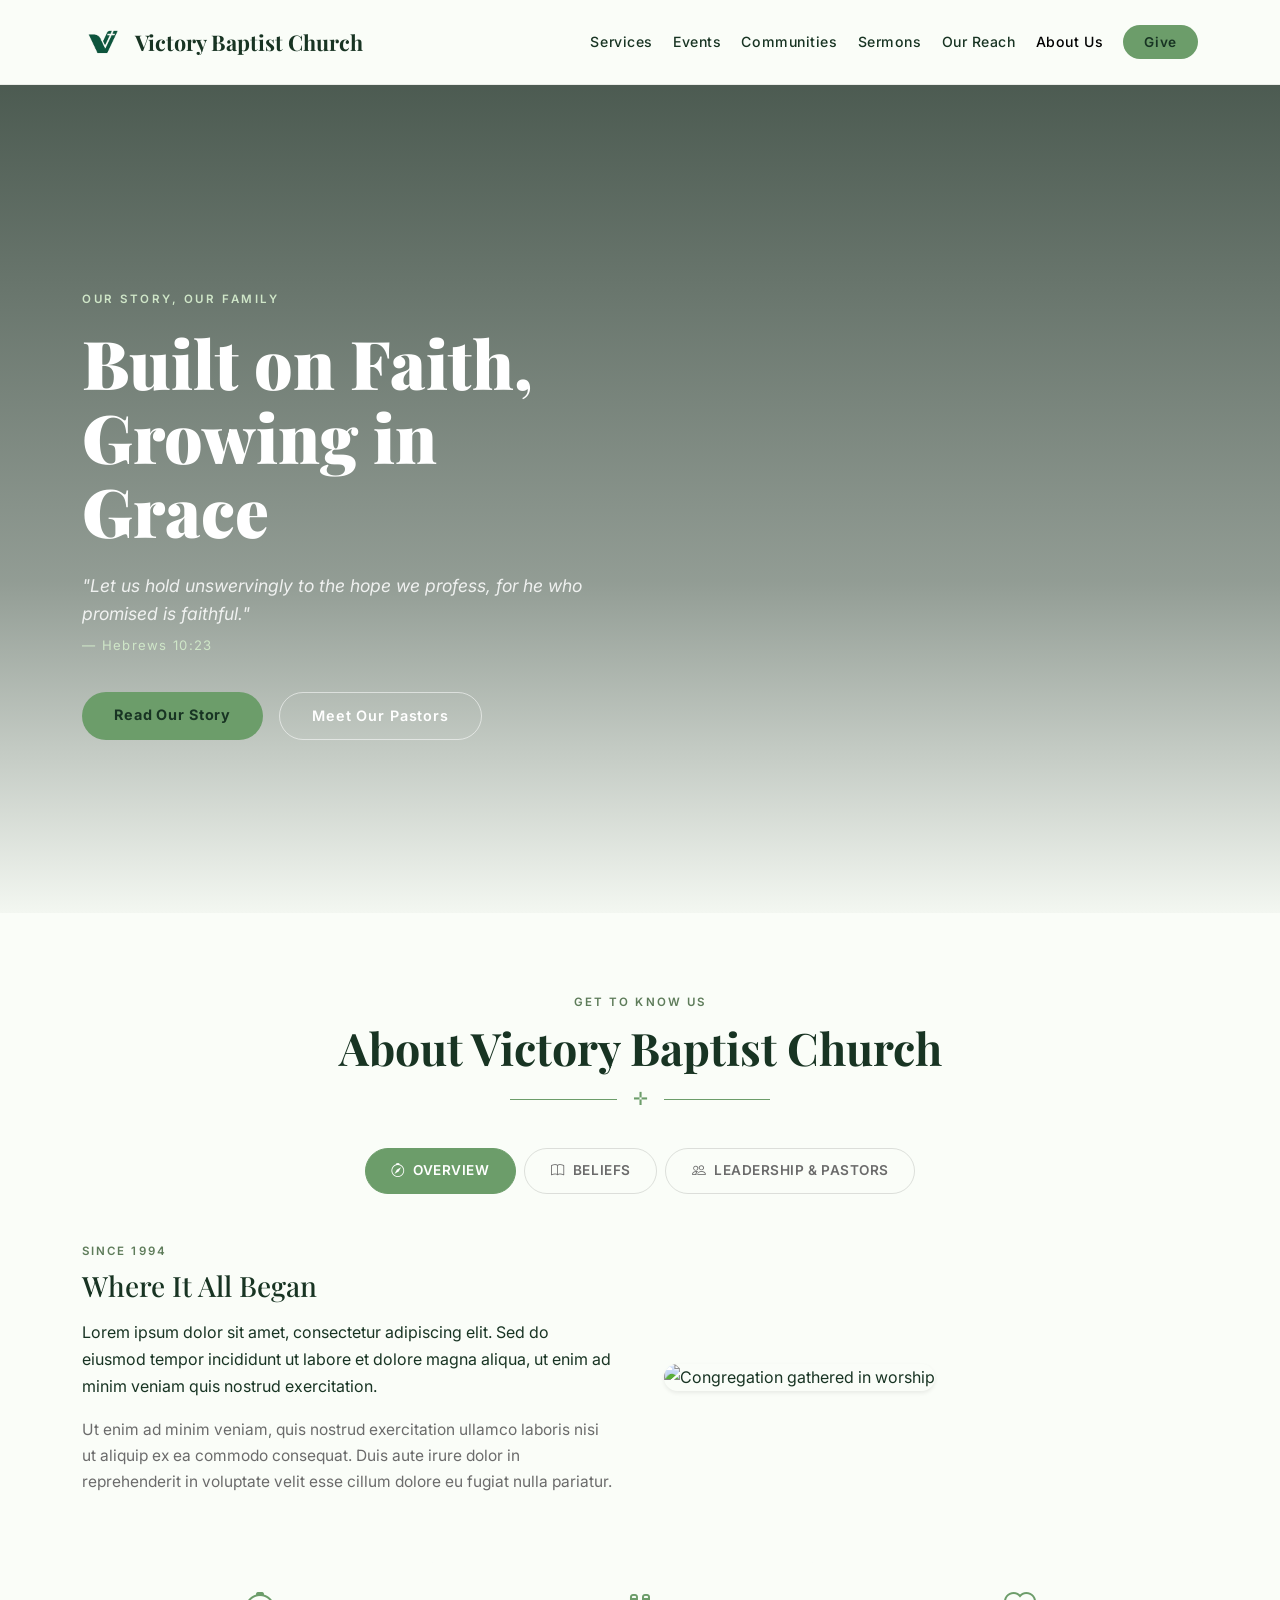
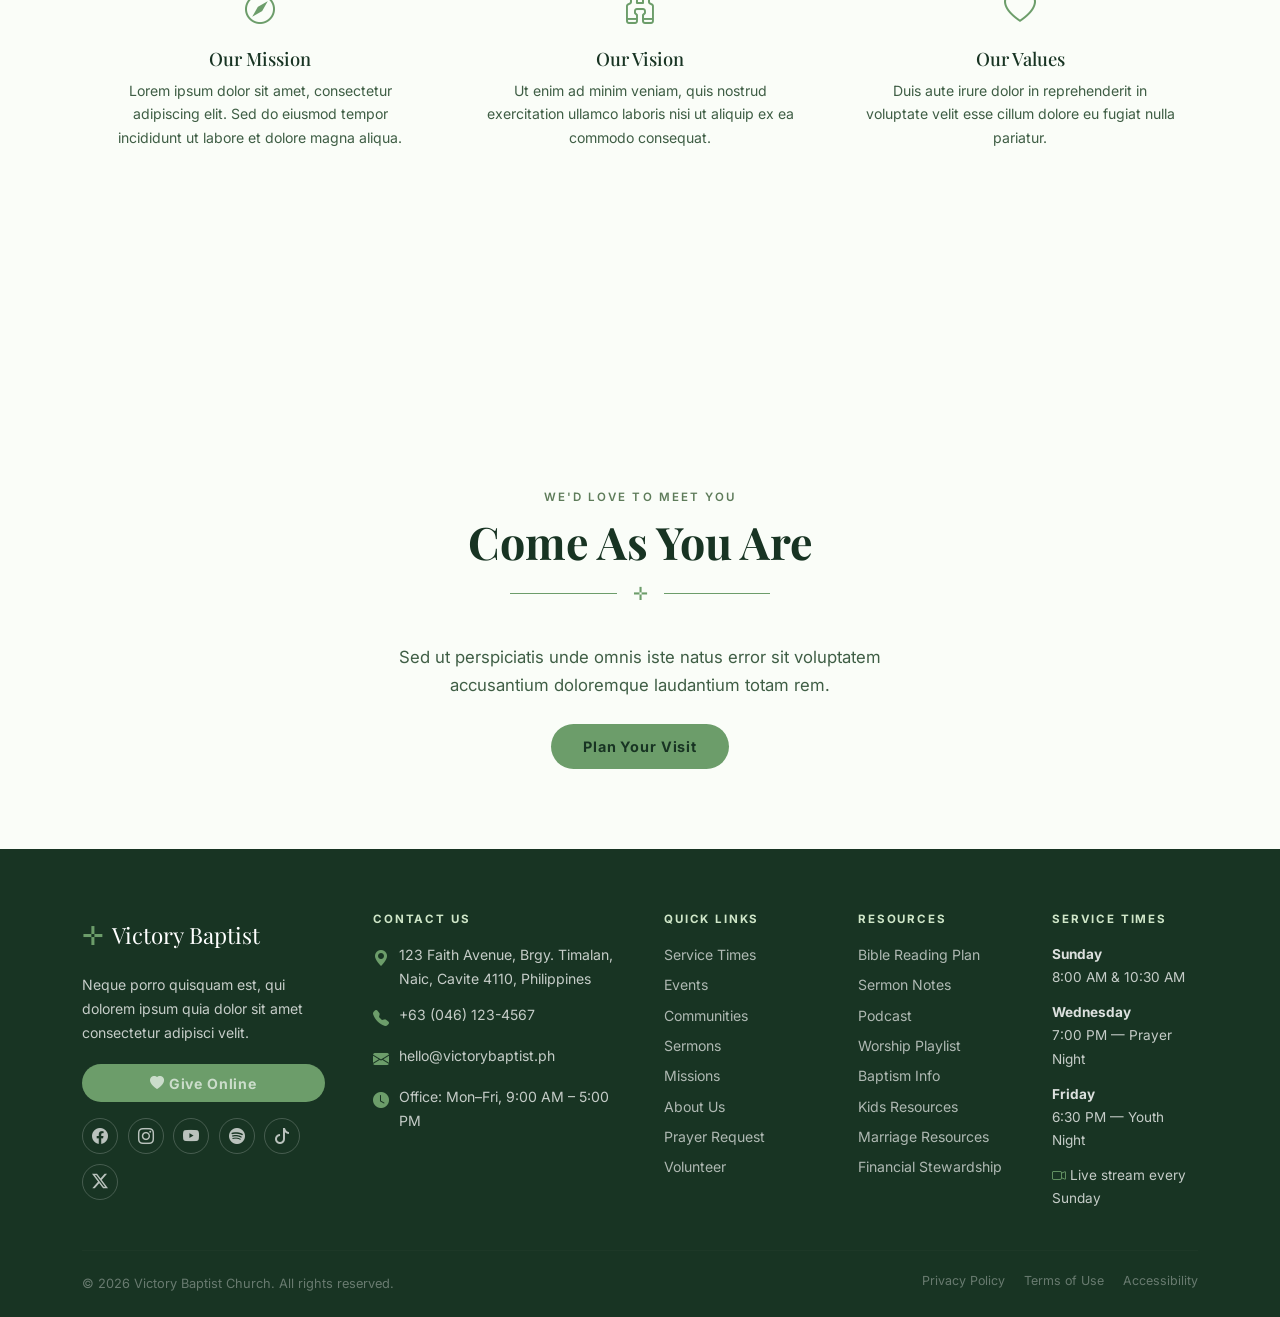
==== church/about.html @ 8015187b "awd" ====
<!DOCTYPE html>
<html lang="en">
<head>
  <meta charset="UTF-8" />
  <meta name="viewport" content="width=device-width, initial-scale=1.0"/>
  <title>About Us — Victory Baptist Church</title>
  <link rel="icon" type="image/png" href="src/logo.png" />

  <!-- Bootstrap 5 -->
  <link href="https://cdn.jsdelivr.net/npm/bootstrap@5.3.3/dist/css/bootstrap.min.css" rel="stylesheet"/>
  <!-- Bootstrap Icons -->
  <link href="https://cdn.jsdelivr.net/npm/bootstrap-icons@1.11.3/font/bootstrap-icons.min.css" rel="stylesheet"/>
  <!-- Google Fonts -->
  <link href="https://fonts.googleapis.com/css2?family=Playfair+Display:wght@400;600;700;900&family=Inter:wght@300;400;500;600&display=swap" rel="stylesheet"/>
  <link rel="stylesheet" href="style.css"/>

  <style>
    /* Scoped styles for the About page tab switcher — matches the site's gold/serif language */
    .about-tabs-nav {
      display: flex;
      justify-content: center;
      gap: 0.5rem;
      flex-wrap: wrap;
      margin: 0 auto 3rem;
    }
    .about-tab-btn {
      font-family: 'Inter', sans-serif;
      font-size: 0.85rem;
      font-weight: 600;
      letter-spacing: 0.04em;
      text-transform: uppercase;
      color: #6b6b6b;
      background: transparent;
      border: 1px solid rgba(0,0,0,0.12);
      border-radius: 999px;
      padding: 0.65rem 1.6rem;
      cursor: pointer;
      transition: all 0.25s ease;
    }
    .about-tab-btn:hover {
      border-color: var(--gold, #b8933d);
      color: var(--gold, #b8933d);
    }
    .about-tab-btn.active {
      background: var(--gold, #b8933d);
      border-color: var(--gold, #b8933d);
      color: #fff;
    }
    .about-tab-pane { display: none; }
    .about-tab-pane.active {
      display: block;
      animation: aboutFadeIn 0.35s ease;
    }
    @keyframes aboutFadeIn {
      from { opacity: 0; transform: translateY(8px); }
      to { opacity: 1; transform: translateY(0); }
    }
    @media (prefers-reduced-motion: reduce) {
      .about-tab-pane.active { animation: none; }
    }
    .belief-list {
      list-style: none;
      padding: 0;
      margin: 0;
    }
    .belief-list li {
      display: flex;
      gap: 0.85rem;
      padding: 1.1rem 0;
      border-bottom: 1px solid rgba(255,255,255,0.12);
    }
    .belief-list li:last-child { border-bottom: none; }
    .belief-list i {
      color: var(--gold-light, #d9b96a);
      font-size: 1.1rem;
      margin-top: 0.2rem;
      flex-shrink: 0;
    }
  </style>
</head>

<body>

<!-- NAVBAR -->
<nav class="navbar navbar-expand-lg navbar-church" id="mainNav">
  <div class="container">
    <a class="navbar-brand" href="index.html">
      <img src="src/logo.png" alt="Victory Baptist Church Logo" class="navbar-logo" />
      <span class="navbar-brand-text">Victory Baptist Church</span>
    </a>
    <button class="navbar-toggler border-0" type="button" data-bs-toggle="collapse" data-bs-target="#navContent" aria-label="Toggle navigation">
      <span class="navbar-toggler-icon"></span>
    </button>
    <div class="collapse navbar-collapse" id="navContent">
      <ul class="navbar-nav ms-auto align-items-lg-center gap-lg-1 mb-3 mb-lg-0">
        <li class="nav-item"><a class="nav-link" href="index.html#services">Services</a></li>
        <li class="nav-item"><a class="nav-link" href="index.html#events">Events</a></li>
        <li class="nav-item"><a class="nav-link" href="index.html#communities">Communities</a></li>
        <li class="nav-item"><a class="nav-link" href="index.html#sermons">Sermons</a></li>
        <li class="nav-item"><a class="nav-link" href="index.html#reach">Our Reach</a></li>
        <li class="nav-item"><a class="nav-link active" href="about.html">About Us</a></li>
        <li class="nav-item ms-lg-2">
          <a href="index.html#giving" class="btn btn-give">Give</a>
        </li>
      </ul>
    </div>
  </div>
</nav>


<!-- HERO -->
<section class="hero-section" id="home">
  <div class="container">
    <div class="col-lg-8">
      <p class="hero-eyebrow">Our Story, Our Family</p>
      <h1>Built on Faith,<br/>Growing in<br/>Grace</h1>
      <p class="hero-verse">"Let us hold unswervingly to the hope we profess, for he who promised is faithful."</p>
      <p class="hero-ref">— Hebrews 10:23</p>
      <div class="d-flex flex-wrap gap-3">
        <a href="#" class="btn-hero-primary btn about-tab-link" data-tab="overview">Read Our Story</a>
        <a href="#" class="btn-hero-outline btn about-tab-link" data-tab="leadership">Meet Our Pastors</a>
      </div>
    </div>
  </div>
</section>


<!-- ABOUT TABS -->
<section class="services-section" id="about-content">
  <div class="container">

    <div class="text-center mb-4">
      <p class="section-eyebrow">Get to Know Us</p>
      <h2 class="section-title">About Victory Baptist Church</h2>
      <div class="cross-divider"><span class="cross-icon">&#10011;</span></div>
    </div>

    <!-- Tab buttons -->
    <div class="about-tabs-nav" role="tablist" aria-label="About page sections">
      <button type="button" class="about-tab-btn active" data-tab="overview" role="tab" aria-selected="true" aria-controls="tab-overview">
        <i class="bi bi-compass me-1"></i> Overview
      </button>
      <button type="button" class="about-tab-btn" data-tab="beliefs" role="tab" aria-selected="false" aria-controls="tab-beliefs">
        <i class="bi bi-book me-1"></i> Beliefs
      </button>
      <button type="button" class="about-tab-btn" data-tab="leadership" role="tab" aria-selected="false" aria-controls="tab-leadership">
        <i class="bi bi-people me-1"></i> Leadership &amp; Pastors
      </button>
    </div>

    <!-- OVERVIEW PANE -->
    <div class="about-tab-pane active" id="tab-overview" role="tabpanel">

      <div class="row g-5 align-items-center mb-5">
        <div class="col-lg-6">
          <p class="section-eyebrow">Since 1994</p>
          <h3 class="mb-3" style="font-family:'Playfair Display', serif;">Where It All Began</h3>
          <p class="mb-3">Lorem ipsum dolor sit amet, consectetur adipiscing elit. Sed do eiusmod tempor incididunt ut labore et dolore magna aliqua, ut enim ad minim veniam quis nostrud exercitation.</p>
          <p style="color:#6b6b6b; font-size:0.97rem;">Ut enim ad minim veniam, quis nostrud exercitation ullamco laboris nisi ut aliquip ex ea commodo consequat. Duis aute irure dolor in reprehenderit in voluptate velit esse cillum dolore eu fugiat nulla pariatur.</p>
        </div>
        <div class="col-lg-6">
          <img src="https://images.unsplash.com/photo-1438032005730-c779502df39b?w=700&q=75" alt="Congregation gathered in worship" class="img-fluid rounded-4 shadow-sm"/>
        </div>
      </div>

      <div class="row g-4 mb-5">
        <div class="col-md-4">
          <div class="card service-card h-100">
            <div class="card-body text-center">
              <i class="bi bi-compass" style="font-size:2rem; color:var(--gold); margin-bottom:0.75rem; display:inline-block;"></i>
              <h5>Our Mission</h5>
              <p>Lorem ipsum dolor sit amet, consectetur adipiscing elit. Sed do eiusmod tempor incididunt ut labore et dolore magna aliqua.</p>
            </div>
          </div>
        </div>
        <div class="col-md-4">
          <div class="card service-card h-100">
            <div class="card-body text-center">
              <i class="bi bi-binoculars" style="font-size:2rem; color:var(--gold); margin-bottom:0.75rem; display:inline-block;"></i>
              <h5>Our Vision</h5>
              <p>Ut enim ad minim veniam, quis nostrud exercitation ullamco laboris nisi ut aliquip ex ea commodo consequat.</p>
            </div>
          </div>
        </div>
        <div class="col-md-4">
          <div class="card service-card h-100">
            <div class="card-body text-center">
              <i class="bi bi-heart" style="font-size:2rem; color:var(--gold); margin-bottom:0.75rem; display:inline-block;"></i>
              <h5>Our Values</h5>
              <p>Duis aute irure dolor in reprehenderit in voluptate velit esse cillum dolore eu fugiat nulla pariatur.</p>
            </div>
          </div>
        </div>
      </div>    

    </div>

    <!-- BELIEFS PANE -->
    <div class="about-tab-pane" id="tab-beliefs" role="tabpanel">

      <div class="about-banner rounded-4 overflow-hidden mb-4" style="padding:3rem 2.5rem;">
        <p class="section-eyebrow" style="color:var(--gold-light);">What We Believe</p>
        <h3 style="color:#fff; font-family:'Playfair Display', serif;">One Faith, One Foundation</h3>
        <p class="banner-verse">"For no one can lay any foundation other than the one already laid, which is Jesus Christ."</p>
        <p class="banner-ref">— 1 Corinthians 3:11</p>

        <ul class="belief-list mt-4" style="max-width:640px;">
          <li>
            <i class="bi bi-book-half"></i>
            <div>
              <strong style="color:#fff;">The Scriptures</strong>
              <p style="color:rgba(255,255,255,0.75); margin:0.25rem 0 0; font-size:0.93rem;">Lorem ipsum dolor sit amet, consectetur adipiscing elit, sed do eiusmod tempor incididunt.</p>
            </div>
          </li>
          <li>
            <i class="bi bi-brightness-high"></i>
            <div>
              <strong style="color:#fff;">The Trinity</strong>
              <p style="color:rgba(255,255,255,0.75); margin:0.25rem 0 0; font-size:0.93rem;">Ut enim ad minim veniam, quis nostrud exercitation ullamco laboris nisi ut aliquip.</p>
            </div>
          </li>
          <li>
            <i class="bi bi-droplet"></i>
            <div>
              <strong style="color:#fff;">Salvation &amp; Baptism</strong>
              <p style="color:rgba(255,255,255,0.75); margin:0.25rem 0 0; font-size:0.93rem;">Duis aute irure dolor in reprehenderit in voluptate velit esse cillum dolore eu fugiat.</p>
            </div>
          </li>
          <li>
            <i class="bi bi-people-fill"></i>
            <div>
              <strong style="color:#fff;">The Church</strong>
              <p style="color:rgba(255,255,255,0.75); margin:0.25rem 0 0; font-size:0.93rem;">Excepteur sint occaecat cupidatat non proident, sunt in culpa qui officia deserunt mollit.</p>
            </div>
          </li>
        </ul>

        <a href="#" class="btn-about btn mt-4">Read Our Full Statement of Faith</a>
      </div>

    </div>

    <!-- LEADERSHIP PANE -->
    <div class="about-tab-pane" id="tab-leadership" role="tabpanel">

      <p class="section-lead text-center mb-5">Nam libero tempore cum soluta nobis eligendi optio cumque nihil impedit quo minus id quod maxime placeat facere possimus.</p>

      <div class="row g-4 justify-content-center">
        <div class="col-6 col-md-4 col-lg-3">
          <div class="card community-card">
            <img src="https://images.unsplash.com/photo-1633332755192-727a05c4013d?w=500&q=75" alt="Pastor David Cruz"/>
            <div class="card-body">
              <span class="badge-community">Senior Pastor</span>
              <h6>Pastor David Cruz</h6>
              <p>Shepherding the church family for over 15 years with a heart for the Word and for people.</p>
            </div>
          </div>
        </div>
        <div class="col-6 col-md-4 col-lg-3">
          <div class="card community-card">
            <img src="https://images.unsplash.com/photo-1580489944761-15a19d654956?w=500&q=75" alt="Pastor Sarah Mendoza"/>
            <div class="card-body">
              <span class="badge-community">Associate Pastor</span>
              <h6>Pastor Sarah Mendoza</h6>
              <p>Leading discipleship and care ministries, walking alongside families through every season.</p>
            </div>
          </div>
        </div>
        <div class="col-6 col-md-4 col-lg-3">
          <div class="card community-card">
            <img src="https://images.unsplash.com/photo-1519085360753-af0119f7cbe7?w=500&q=75" alt="Pastor Jun Reyes"/>
            <div class="card-body">
              <span class="badge-community">Youth Pastor</span>
              <h6>Pastor Jun Reyes</h6>
              <p>Investing in the next generation through mentorship, worship, and weekly youth gatherings.</p>
            </div>
          </div>
        </div>
        <div class="col-6 col-md-4 col-lg-3">
          <div class="card community-card">
            <img src="https://images.unsplash.com/photo-1573497019940-1c28c88b4f3e?w=500&q=75" alt="Elder Maria Santos"/>
            <div class="card-body">
              <span class="badge-community">Board of Elders</span>
              <h6>Maria Santos</h6>
              <p>Serving in church governance and prayer ministry since the church's earliest years.</p>
            </div>
          </div>
        </div>
      </div>

    </div>

  </div>
</section>


<!-- CTA -->
<section class="engage-section" id="visit">
  <div class="container">
    <div class="text-center">
      <p class="section-eyebrow">We'd Love to Meet You</p>
      <h2 class="section-title">Come As You Are</h2>
      <div class="cross-divider"><span class="cross-icon">&#10011;</span></div>
      <p class="section-lead mb-4">Sed ut perspiciatis unde omnis iste natus error sit voluptatem accusantium doloremque laudantium totam rem.</p>
      <a href="index.html#services" class="btn-hero-primary btn">Plan Your Visit</a>
    </div>
  </div>
</section>


<!-- FOOTER -->
<footer class="site-footer" id="giving">
  <div class="container">
    <div class="row g-5">

      <!-- Brand & Social -->
      <div class="col-lg-3 col-md-6">
        <div class="footer-brand">
          <span class="brand-cross">&#10011;</span>
          Victory Baptist
        </div>
        <p style="font-size:0.88rem; margin-bottom:1.2rem;">Neque porro quisquam est, qui dolorem ipsum quia dolor sit amet consectetur adipisci velit.</p>
        <a href="#" class="btn-giving btn mb-3">
          <i class="bi bi-heart-fill"></i> Give Online
        </a>
        <div class="social-links">
          <a href="#" title="Facebook"><i class="bi bi-facebook"></i></a>
          <a href="#" title="Instagram"><i class="bi bi-instagram"></i></a>
          <a href="#" title="YouTube"><i class="bi bi-youtube"></i></a>
          <a href="#" title="Spotify"><i class="bi bi-spotify"></i></a>
          <a href="#" title="TikTok"><i class="bi bi-tiktok"></i></a>
          <a href="#" title="X / Twitter"><i class="bi bi-twitter-x"></i></a>
        </div>
      </div>

      <!-- Contact -->
      <div class="col-lg-3 col-md-6">
        <h6>Contact Us</h6>
        <div class="footer-contact-item">
          <i class="bi bi-geo-alt-fill"></i>
          <span>123 Faith Avenue, Brgy. Timalan,<br/>Naic, Cavite 4110, Philippines</span>
        </div>
        <div class="footer-contact-item">
          <i class="bi bi-telephone-fill"></i>
          <span>+63 (046) 123-4567</span>
        </div>
        <div class="footer-contact-item">
          <i class="bi bi-envelope-fill"></i>
          <span>hello@victorybaptist.ph</span>
        </div>
        <div class="footer-contact-item">
          <i class="bi bi-clock-fill"></i>
          <span>Office: Mon–Fri, 9:00 AM – 5:00 PM</span>
        </div>
      </div>

      <!-- Quick Links -->
      <div class="col-lg-2 col-md-6">
        <h6>Quick Links</h6>
        <a href="index.html#services">Service Times</a>
        <a href="index.html#events">Events</a>
        <a href="index.html#communities">Communities</a>
        <a href="index.html#sermons">Sermons</a>
        <a href="index.html#reach">Missions</a>
        <a href="about.html">About Us</a>
        <a href="#">Prayer Request</a>
        <a href="#">Volunteer</a>
      </div>

      <!-- Resources -->
      <div class="col-lg-2 col-md-6">
        <h6>Resources</h6>
        <a href="#">Bible Reading Plan</a>
        <a href="#">Sermon Notes</a>
        <a href="#">Podcast</a>
        <a href="#">Worship Playlist</a>
        <a href="#">Baptism Info</a>
        <a href="#">Kids Resources</a>
        <a href="#">Marriage Resources</a>
        <a href="#">Financial Stewardship</a>
      </div>

      <!-- Service Times -->
      <div class="col-lg-2 col-md-6">
        <h6>Service Times</h6>
        <div style="font-size:0.85rem; margin-bottom:0.4rem;">
          <strong style="color:rgba(255,255,255,0.85);">Sunday</strong><br/>
          8:00 AM &amp; 10:30 AM
        </div>
        <div style="font-size:0.85rem; margin-bottom:0.4rem; margin-top:0.75rem;">
          <strong style="color:rgba(255,255,255,0.85);">Wednesday</strong><br/>
          7:00 PM — Prayer Night
        </div>
        <div style="font-size:0.85rem; margin-top:0.75rem;">
          <strong style="color:rgba(255,255,255,0.85);">Friday</strong><br/>
          6:30 PM — Youth Night
        </div>
        <div style="font-size:0.85rem; margin-top:0.75rem;">
          <i class="bi bi-camera-video" style="color:var(--gold);"></i>
          Live stream every Sunday
        </div>
      </div>

    </div>

    <hr class="footer-divider"/>
    <div class="row footer-bottom align-items-center">
      <div class="col-md-6">
        &copy; 2026 Victory Baptist Church. All rights reserved.
      </div>
      <div class="col-md-6 text-md-end" style="display:flex; gap:1.2rem; justify-content: flex-end; flex-wrap:wrap;">
        <a href="#" style="font-size:0.78rem; color:rgba(255,255,255,0.35);">Privacy Policy</a>
        <a href="#" style="font-size:0.78rem; color:rgba(255,255,255,0.35);">Terms of Use</a>
        <a href="#" style="font-size:0.78rem; color:rgba(255,255,255,0.35);">Accessibility</a>
      </div>
    </div>
  </div>
</footer>

<!-- Bootstrap JS -->
<script src="https://cdn.jsdelivr.net/npm/bootstrap@5.3.3/dist/js/bootstrap.bundle.min.js"></script>

<script src="script.js"></script>

<!-- About page tab switcher -->
<script>
  (function () {
    const tabButtons = document.querySelectorAll('.about-tab-btn');
    const tabLinks = document.querySelectorAll('.about-tab-link');
    const panes = document.querySelectorAll('.about-tab-pane');

    function activateTab(tabName) {
      tabButtons.forEach(btn => {
        const isMatch = btn.getAttribute('data-tab') === tabName;
        btn.classList.toggle('active', isMatch);
        btn.setAttribute('aria-selected', isMatch ? 'true' : 'false');
      });
      panes.forEach(pane => {
        pane.classList.toggle('active', pane.id === 'tab-' + tabName);
      });
    }

    tabButtons.forEach(btn => {
      btn.addEventListener('click', () => activateTab(btn.getAttribute('data-tab')));
    });

    tabLinks.forEach(link => {
      link.addEventListener('click', (e) => {
        e.preventDefault();
        const target = link.getAttribute('data-tab');
        activateTab(target);
        document.getElementById('about-content').scrollIntoView({ behavior: 'smooth', block: 'start' });
      });
    });
  })();
</script>

</body>
</html>
---- church/style.css ----
/* TOKENS */
    :root {
      --beige:     #F3F7F1;
      --cream:     #FAFDF8;
      --brown:     #183423;
      --brown-mid: #3F5E45;
      --sage:      #5E7C5A;
      --gold:      #6C9D6A;
      --gold-light:#CFE6C8;
      --muted:     #6B7B6D;
      --card-bg:   #FCFEFB;
    }

    /* BASE STYLES */
    *, *::before, *::after { box-sizing: border-box; }

    body {
      font-family: 'Inter', sans-serif;
      background: var(--beige);
      color: var(--brown);
      font-size: 1rem;
      line-height: 1.7;
    }

    h1,h2,h3,h4,h5 {
      font-family: 'Playfair Display', serif;
      color: var(--brown);
    }

    a { color: var(--brown-mid); text-decoration: none; }
    a:hover { color: var(--gold); }

    img { object-fit: cover; }

    /* CROSS DIVIDER */
    .cross-divider {
      display: flex;
      align-items: center;
      gap: 1rem;
      margin: 0 auto 2.5rem;
      max-width: 260px;
    }
    .cross-divider::before,
    .cross-divider::after {
      content: '';
      flex: 1;
      height: 1px;
      background: var(--gold);
    }
    .cross-divider .cross-icon {
      font-size: 1.1rem;
      color: var(--gold);
      line-height: 1;
    }

    /* SECTION HEADINGS */
    .section-eyebrow {
      font-family: 'Inter', sans-serif;
      font-size: 0.72rem;
      font-weight: 600;
      letter-spacing: 0.18em;
      text-transform: uppercase;
      color: var(--sage);
      margin-bottom: 0.5rem;
    }

    .section-title {
      font-size: clamp(1.8rem, 4vw, 2.8rem);
      font-weight: 700;
      line-height: 1.2;
      margin-bottom: 1rem;
    }

    .section-lead {
      font-size: 1.05rem;
      color: var(--brown-mid);
      max-width: 560px;
      margin: 0 auto;
    }

    /* NAVBAR */
    .navbar-church {
      background: var(--cream);
      border-bottom: 1px solid rgba(59,42,26,0.08);
      padding: 1rem 0;
      position: sticky;
      top: 0;
      z-index: 1000;
    }

    .navbar-church .navbar-brand {
      font-family: 'Playfair Display', serif;
      font-size: 1.35rem;
      font-weight: 700;
      color: var(--brown);
      display: flex;
      align-items: center;
      gap: 0.5rem;
    }

    .navbar-church .navbar-logo {
      height: 42px;
      width: auto;
      object-fit: contain;
      display: block;
      margin-right: 0.2rem;
    }

    .navbar-church .navbar-brand-text {
      display: inline-block;
    }

    .navbar-church .navbar-brand .brand-cross {
      color: var(--gold);
      font-size: 1.5rem;
    }

    .navbar-church .nav-link {
      font-size: 0.88rem;
      font-weight: 500;
      color: var(--brown);
      letter-spacing: 0.04em;
      padding: 0.5rem 0.9rem;
      transition: color 0.2s;
    }
    .navbar-church .nav-link:hover { color: var(--gold); }

    .btn-give {
      background: var(--gold);
      color: var(--brown) !important;
      font-weight: 600;
      font-size: 0.85rem;
      letter-spacing: 0.06em;
      border-radius: 50px;
      padding: 0.45rem 1.3rem;
      border: none;
      transition: background 0.2s;
    }
    .btn-give:hover { background: #5d8b5f; color: #fff !important; }

    /* HERO SECTION */
    .hero-section {
      position: relative;
      min-height: 92vh;
      background: linear-gradient(to bottom, rgba(12,31,20,0.72) 0%, rgba(12,31,20,0.42) 60%, rgba(243,247,241,1) 100%);
      display: flex;
      align-items: center;
      padding: 7rem 0 5rem;
      overflow: hidden;
    }

    .hero-section .hero-video {
      position: absolute;
      inset: 0;
      width: 100%;
      height: 100%;
      object-fit: cover;
      z-index: 0;
    }

    .hero-section .hero-overlay {
      position: absolute;
      inset: 0;
      background: linear-gradient(to bottom, rgba(12,31,20,0.72) 0%, rgba(12,31,20,0.42) 60%, rgba(243,247,241,1) 100%);
      z-index: 1;
    }

    .hero-section .hero-content {
      position: relative;
      z-index: 2;
    }

    .hero-section .hero-eyebrow {
      font-size: 0.72rem;
      font-weight: 600;
      letter-spacing: 0.22em;
      text-transform: uppercase;
      color: var(--gold-light);
      margin-bottom: 1rem;
    }

    .hero-section h1 {
      font-size: clamp(2.4rem, 6vw, 4.2rem);
      font-weight: 900;
      color: #fff;
      line-height: 1.1;
      margin-bottom: 1.5rem;
    }

    .hero-section .hero-verse {
      font-size: 1.1rem;
      color: rgba(255,255,255,0.85);
      font-style: italic;
      max-width: 520px;
      margin-bottom: 0.4rem;
      line-height: 1.6;
    }
    .hero-section .hero-ref {
      font-size: 0.82rem;
      color: var(--gold-light);
      letter-spacing: 0.1em;
      margin-bottom: 2.2rem;
    }

    .btn-hero-primary {
      background: var(--gold);
      color: var(--brown);
      font-weight: 700;
      font-size: 0.9rem;
      letter-spacing: 0.06em;
      border-radius: 50px;
      padding: 0.75rem 2rem;
      border: none;
      transition: background 0.2s, transform 0.15s;
    }
    .btn-hero-primary:hover { background: #5d8b5f; transform: translateY(-1px); color: #fff; }

    .btn-hero-outline {
      background: transparent;
      color: #fff;
      font-weight: 600;
      font-size: 0.9rem;
      letter-spacing: 0.06em;
      border-radius: 50px;
      padding: 0.75rem 2rem;
      border: 1.5px solid rgba(255,255,255,0.55);
      transition: border-color 0.2s, color 0.2s;
    }
    .btn-hero-outline:hover { border-color: var(--gold); color: var(--gold); }

    /* SERVICES SECTION */
    .services-section {
      background: var(--cream);
      padding: 5rem 0;
    }

    .service-card {
      background: var(--beige);
      border-radius: 16px;
      overflow: hidden;
      border: none;
      transition: transform 0.22s, box-shadow 0.22s;
    }
    .service-card:hover { transform: translateY(-4px); box-shadow: 0 12px 36px rgba(59,42,26,0.1); }

    .service-card img {
      height: 200px;
      width: 100%;
    }

    .service-card .card-body { padding: 1.4rem; }
    .service-card .service-time {
      font-size: 0.75rem;
      font-weight: 600;
      letter-spacing: 0.12em;
      text-transform: uppercase;
      color: var(--sage);
      margin-bottom: 0.4rem;
    }
    .service-card h5 { font-size: 1.15rem; margin-bottom: 0.5rem; }
    .service-card p { font-size: 0.88rem; color: var(--brown-mid); margin: 0; }

    /* ABOUT BANNER */
    .about-banner {
      min-height: 480px;
      background:
        linear-gradient(135deg, rgba(16,42,24,0.82) 0%, rgba(62,104,67,0.7) 100%),
        url('https://images.unsplash.com/photo-1574634534894-89d7576c8259?w=1600&q=80') center/cover no-repeat;
      display: flex;
      align-items: center;
      padding: 5rem 0;
    }
    .about-banner h2 { color: #fff; font-size: clamp(2rem,5vw,3.2rem); }
    .about-banner .banner-verse {
      font-size: 1.15rem;
      color: rgba(255,255,255,0.88);
      font-style: italic;
      max-width: 600px;
      margin: 1rem 0;
    }
    .about-banner .banner-ref { font-size: 0.82rem; color: var(--gold-light); letter-spacing: 0.1em; margin-bottom: 2rem; }
    .btn-about {
      background: transparent;
      color: #fff;
      border: 2px solid var(--gold);
      border-radius: 50px;
      padding: 0.7rem 2rem;
      font-weight: 600;
      font-size: 0.9rem;
      letter-spacing: 0.07em;
      transition: background 0.2s, color 0.2s;
    }
    .btn-about:hover { background: var(--gold); color: #fff; }

    /* EVENTS SECTION */
    .events-section { background: var(--beige); padding: 5rem 0; }

    .service-card,
    .community-card,
    .reach-card,
    .video-card,
    .sermon-card,
    .event-card {
      border: none;
      border-radius: 14px;
      overflow: hidden;
      background: var(--cream);
      transition: box-shadow 0.2s;
      height: 100%;
      position: relative;
      perspective: 1000px;
      cursor: pointer;
      min-height: 320px;
    }
    .service-card:hover,
    .community-card:hover,
    .reach-card:hover,
    .video-card:hover,
    .sermon-card:hover,
    .event-card:hover {
      box-shadow: 0 10px 32px rgba(59,42,26,0.09);
    }

    .card-flip__inner {
      position: relative;
      width: 100%;
      height: 100%;
      min-height: 320px;
      transition: transform 0.65s ease;
      transform-style: preserve-3d;
    }

    .card-flip.is-flipped .card-flip__inner {
      transform: rotateY(180deg);
    }

    .card-flip__face {
      position: absolute;
      inset: 0;
      width: 100%;
      height: 100%;
      backface-visibility: hidden;
      border-radius: inherit;
      overflow: hidden;
      background: var(--cream);
    }

    .card-flip__face--back {
      transform: rotateY(180deg);
      display: flex;
      flex-direction: column;
      justify-content: center;
      padding: 1.5rem;
      background: linear-gradient(135deg, var(--brown) 0%, var(--brown-mid) 100%);
      color: #fff;
    }

    .card-flip__face--back .event-date-badge {
      position: static;
      display: inline-block;
      width: fit-content;
      margin-bottom: 1rem;
      background: rgba(255,255,255,0.16);
      color: #fff;
    }

    .card-flip__face--back h5,
    .card-flip__face--back h6 {
      color: #fff;
      margin-bottom: 0.6rem;
    }

    .card-flip__face--back p {
      color: rgba(255,255,255,0.88);
      line-height: 1.7;
    }

    .event-card img { height: 195px; width: 100%; }

    .event-card .event-date-badge {
      position: absolute;
      top: 12px; left: 12px;
      background: var(--gold);
      color: var(--brown);
      font-weight: 700;
      font-size: 0.75rem;
      letter-spacing: 0.08em;
      padding: 0.3rem 0.75rem;
      border-radius: 50px;
    }
    .event-card .img-wrap { position: relative; }

    .event-card .card-body { padding: 1.3rem; }
    .event-card h5 { font-size: 1.05rem; margin-bottom: 0.4rem; }
    .event-card .event-meta {
      font-size: 0.78rem;
      color: var(--muted);
      display: flex;
      align-items: center;
      gap: 0.35rem;
      margin-bottom: 0.6rem;
    }
    .event-card p { font-size: 0.86rem; color: var(--brown-mid); margin: 0; }

    /* COMMUNITIES SECTION */
    .communities-section { background: var(--cream); padding: 5rem 0; }

    .community-card {
      border: none;
      border-radius: 14px;
      overflow: hidden;
      background: var(--beige);
      transition: transform 0.22s, box-shadow 0.22s;
      height: 100%;
    }
    .community-card:hover { transform: translateY(-4px); box-shadow: 0 10px 32px rgba(59,42,26,0.1); }

    .community-card img { height: 170px; width: 100%; }

    .community-card .card-body {
      padding: 1.1rem 1.2rem 1.3rem;
      display: flex;
      flex-direction: column;
    }

    .badge-community {
      display: inline-block;
      background: var(--sage);
      color: #fff;
      font-size: 0.7rem;
      font-weight: 600;
      letter-spacing: 0.1em;
      text-transform: uppercase;
      padding: 0.25rem 0.7rem;
      border-radius: 50px;
      margin-bottom: 0.5rem;
    }

    .community-card h6 { font-size: 1rem; font-weight: 700; margin-bottom: 0.35rem; }
    .community-card p { font-size: 0.83rem; color: var(--brown-mid); margin: 0; line-height: 1.5; }

    /* REACH SECTION */
    .reach-section { background: var(--beige); padding: 5rem 0; }

    .reach-card {
      border: none;
      border-radius: 14px;
      overflow: hidden;
      background: var(--cream);
      transition: transform 0.2s, box-shadow 0.2s;
      height: 100%;
    }
    .reach-card:hover { transform: translateY(-4px); box-shadow: 0 10px 28px rgba(59,42,26,0.09); }
    .reach-card img { height: 200px; width: 100%; }
    .reach-card .card-body { padding: 1.3rem; }
    .reach-card .reach-flag { font-size: 1.5rem; margin-bottom: 0.4rem; }
    .reach-card h5 { font-size: 1.05rem; margin-bottom: 0.3rem; }
    .reach-card p { font-size: 0.85rem; color: var(--brown-mid); margin: 0; }

    .stat-block { text-align: center; padding: 1.5rem; }
    .stat-block .stat-number {
      font-family: 'Playfair Display', serif;
      font-size: 3rem;
      font-weight: 900;
      color: var(--gold);
      line-height: 1;
    }
    .stat-block .stat-label { font-size: 0.82rem; color: var(--muted); letter-spacing: 0.1em; text-transform: uppercase; }

    /* ENGAGE SECTION */
    .engage-section { background: var(--cream); padding: 5rem 0; }

    .video-card {
      border: none;
      border-radius: 14px;
      overflow: hidden;
      background: var(--beige);
      transition: transform 0.2s, box-shadow 0.2s;
      height: 100%;
    }
    .video-card:hover { transform: translateY(-3px); box-shadow: 0 8px 28px rgba(59,42,26,0.1); }

    .video-thumb {
      position: relative;
      height: 185px;
      overflow: hidden;
    }
    .video-thumb img { width: 100%; height: 100%; }
    .video-play-btn {
      position: absolute;
      top: 50%; left: 50%;
      transform: translate(-50%,-50%);
      width: 50px; height: 50px;
      background: rgba(201,168,76,0.9);
      border-radius: 50%;
      display: flex; align-items: center; justify-content: center;
      color: var(--brown);
      font-size: 1.3rem;
      transition: background 0.2s, transform 0.2s;
    }
    .video-card:hover .video-play-btn { background: var(--gold); transform: translate(-50%,-50%) scale(1.08); }

    .video-card .card-body { padding: 1.1rem 1.2rem; }
    .video-card .video-views { font-size: 0.75rem; color: var(--muted); margin-bottom: 0.3rem; }
    .video-card h6 { font-size: 0.97rem; font-weight: 600; margin-bottom: 0.3rem; }
    .video-card .video-date { font-size: 0.78rem; color: var(--sage); }

    .btn-yt {
      background: #FF0000;
      color: #fff;
      border: none;
      border-radius: 50px;
      padding: 0.55rem 1.4rem;
      font-weight: 600;
      font-size: 0.85rem;
      display: inline-flex;
      align-items: center;
      gap: 0.4rem;
      transition: background 0.2s;
    }
    .btn-yt:hover { background: #cc0000; color: #fff; }

    /* SERMONS SECTION */
    .sermons-section { background: var(--beige); padding: 5rem 0; }

    .sermon-card {
      border: none;
      border-radius: 14px;
      overflow: hidden;
      background: var(--cream);
      transition: transform 0.2s, box-shadow 0.2s;
      height: 100%;
    }
    .sermon-card:hover { transform: translateY(-4px); box-shadow: 0 10px 32px rgba(59,42,26,0.09); }
    .sermon-card img { height: 175px; width: 100%; }
    .sermon-card .card-body { padding: 1.2rem; }
    .sermon-card .sermon-series {
      font-size: 0.72rem; font-weight: 600;
      letter-spacing: 0.12em; text-transform: uppercase;
      color: var(--sage); margin-bottom: 0.3rem;
    }
    .sermon-card h6 { font-size: 1rem; font-weight: 700; margin-bottom: 0.25rem; }
    .sermon-card .sermon-speaker { font-size: 0.82rem; color: var(--muted); margin-bottom: 0.5rem; }
    .sermon-card .sermon-actions { display: flex; gap: 0.5rem; flex-wrap: wrap; }

    .btn-sermon {
      font-size: 0.78rem;
      font-weight: 600;
      border-radius: 50px;
      padding: 0.3rem 0.9rem;
      border: 1.5px solid var(--brown-mid);
      color: var(--brown-mid);
      background: transparent;
      display: inline-flex; align-items: center; gap: 0.3rem;
      transition: background 0.18s, color 0.18s;
    }
    .btn-sermon:hover { background: var(--brown-mid); color: #fff; }

    /* FOOTER */
    .site-footer {
      background: var(--brown);
      color: rgba(255,255,255,0.75);
      padding: 4rem 0 0;
    }

    .site-footer .footer-brand {
      font-family: 'Playfair Display', serif;
      font-size: 1.4rem;
      color: #fff;
      display: flex; align-items: center; gap: 0.5rem;
      margin-bottom: 1rem;
    }
    .site-footer .footer-brand .brand-cross { color: var(--gold); font-size: 1.6rem; }

    .site-footer h6 {
      color: var(--gold-light);
      font-family: 'Inter', sans-serif;
      font-size: 0.72rem;
      font-weight: 700;
      letter-spacing: 0.16em;
      text-transform: uppercase;
      margin-bottom: 1rem;
    }

    .site-footer a { color: rgba(255,255,255,0.65); font-size: 0.88rem; display: block; margin-bottom: 0.4rem; transition: color 0.18s; }
    .site-footer a:hover { color: var(--gold); }

    .site-footer .footer-contact-item {
      display: flex; align-items: flex-start; gap: 0.65rem;
      font-size: 0.88rem; margin-bottom: 0.75rem;
    }
    .site-footer .footer-contact-item i { color: var(--gold); font-size: 1rem; margin-top: 2px; flex-shrink: 0; }

    .social-links { display: flex; gap: 0.6rem; flex-wrap: wrap; margin-top: 0.75rem; }
    .social-links a {
      width: 36px; height: 36px;
      border-radius: 50%;
      border: 1.5px solid rgba(255,255,255,0.2);
      color: rgba(255,255,255,0.7) !important;
      font-size: 1rem;
      display: flex; align-items: center; justify-content: center;
      transition: border-color 0.2s, color 0.2s, background 0.2s;
      margin-bottom: 0;
    }
    .social-links a:hover { border-color: var(--gold); color: var(--gold) !important; background: rgba(201,168,76,0.1); }

    .footer-divider {
      border-color: rgba(255,255,255,0.08);
      margin: 2.5rem 0 0;
    }

    .footer-bottom {
      padding: 1.2rem 0;
      font-size: 0.8rem;
      color: rgba(255,255,255,0.35);
    }

    .btn-giving {
      background: var(--gold);
      color: var(--brown);
      font-weight: 700;
      font-size: 0.85rem;
      letter-spacing: 0.06em;
      border-radius: 50px;
      padding: 0.55rem 1.5rem;
      border: none;
      display: inline-flex; align-items: center; gap: 0.4rem;
      transition: background 0.2s;
    }
    .btn-giving:hover { background: #b8922e; color: var(--brown); }

    /* UTILITY */
    section { scroll-margin-top: 70px; }

    @media (max-width: 768px) {
      .hero-section { min-height: auto; padding: 8rem 0 3rem; }
    }

      /*SCROLL ANIMATIONS*/
  .reveal {
    opacity: 0;
    transform: translateY(36px);
    transition: opacity 0.65s cubic-bezier(.22,.68,0,1.2), transform 0.65s cubic-bezier(.22,.68,0,1.2);
  }
  .reveal.reveal--left {
    transform: translateX(-40px);
  }
  .reveal.reveal--right {
    transform: translateX(40px);
  }
  .reveal.reveal--scale {
    transform: translateY(20px) scale(0.96);
  }
  .reveal.is-visible {
    opacity: 1;
    transform: none;
  }

  /* stagger delays for grid children */
  .stagger-children > * { opacity: 0; transform: translateY(32px); transition: opacity 0.55s cubic-bezier(.22,.68,0,1.2), transform 0.55s cubic-bezier(.22,.68,0,1.2); }
  .stagger-children > *.is-visible { opacity: 1; transform: none; }

  /* Section heading line draw */
  .cross-divider::before,
  .cross-divider::after {
    transform: scaleX(0);
    transform-origin: center;
    transition: transform 0.7s cubic-bezier(.22,.68,0,1.2) 0.2s;
  }
  .cross-divider.is-visible::before,
  .cross-divider.is-visible::after {
    transform: scaleX(1);
  }

  /* stat counter */
  .stat-number { transition: color 0.3s; }

  /* hero parallax layers */
  .hero-section { will-change: background-position; }

  /* about banner text slide */
  .about-banner .col-lg-7 > * {
    opacity: 0;
    transform: translateX(-30px);
    transition: opacity 0.6s ease, transform 0.6s ease;
  }
  .about-banner.is-visible .col-lg-7 > *:nth-child(1) { opacity:1; transform:none; transition-delay: 0.05s; }
  .about-banner.is-visible .col-lg-7 > *:nth-child(2) { opacity:1; transform:none; transition-delay: 0.15s; }
  .about-banner.is-visible .col-lg-7 > *:nth-child(3) { opacity:1; transform:none; transition-delay: 0.25s; }
  .about-banner.is-visible .col-lg-7 > *:nth-child(4) { opacity:1; transform:none; transition-delay: 0.32s; }
  .about-banner.is-visible .col-lg-7 > *:nth-child(5) { opacity:1; transform:none; transition-delay: 0.40s; }
  .about-banner.is-visible .col-lg-7 > *:nth-child(6) { opacity:1; transform:none; transition-delay: 0.50s; }

  /* card hover lift already defined; add a subtle enter glow */
  .service-card.is-visible,
  .event-card.is-visible,
  .community-card.is-visible,
  .reach-card.is-visible,
  .video-card.is-visible,
  .sermon-card.is-visible { box-shadow: 0 4px 18px rgba(59,42,26,0.07); }

  @media (prefers-reduced-motion: reduce) {
    .reveal, .stagger-children > *, .cross-divider::before, .cross-divider::after,
    .about-banner .col-lg-7 > * {
      transition: none !important;
      opacity: 1 !important;
      transform: none !important;
    }
  }
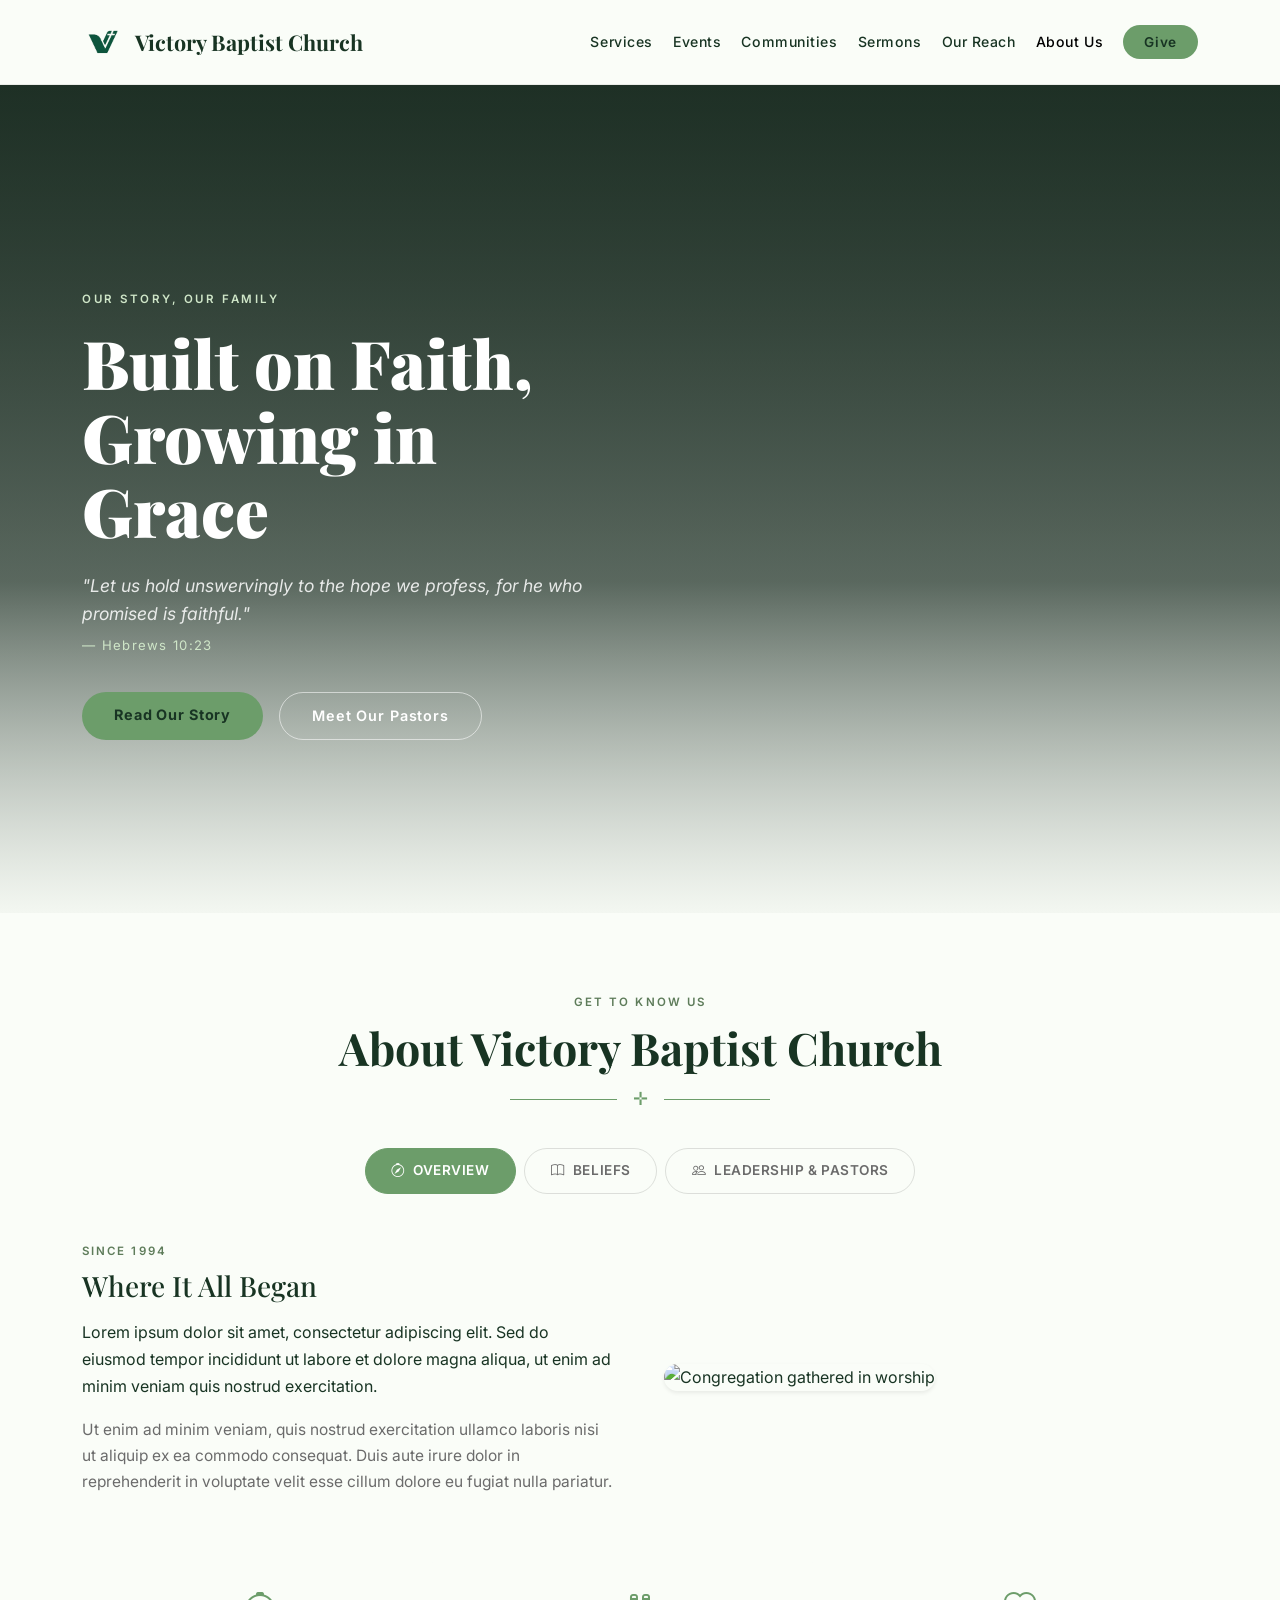
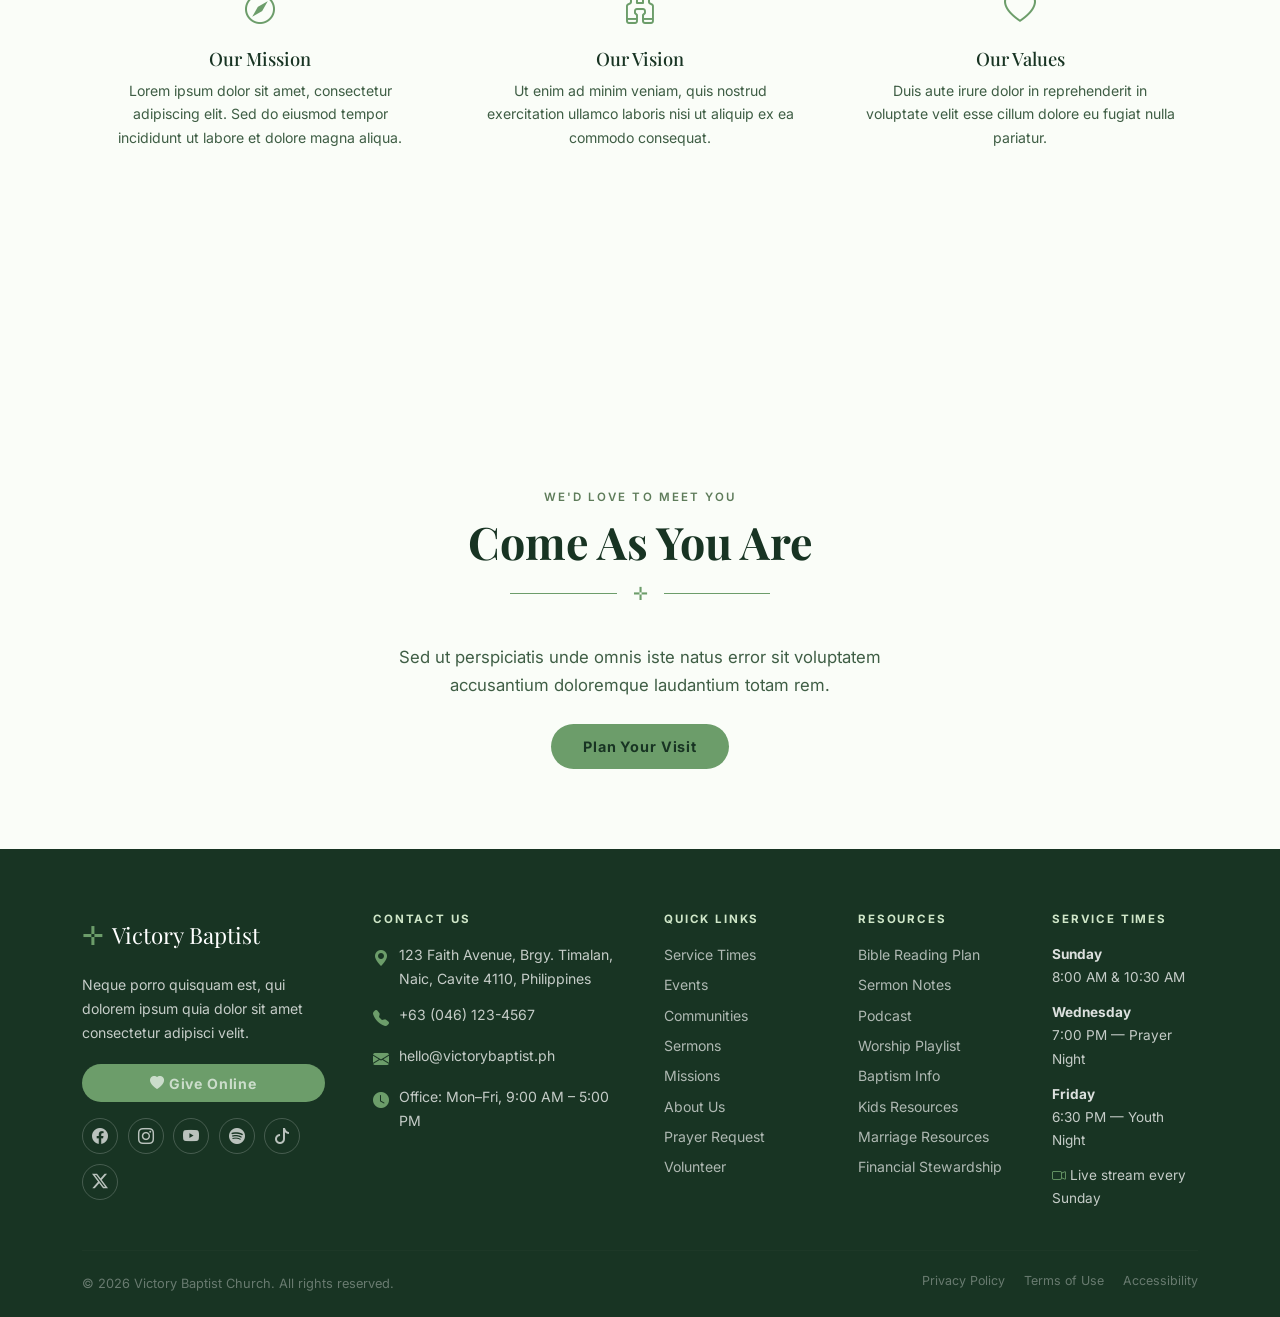
==== commit b86dda36: "adw" ====
--- a/church/about.html
+++ b/church/about.html
@@ -110,7 +110,11 @@
 
 <!-- HERO -->
 <section class="hero-section" id="home">
-  <div class="container">
+  <video class="hero-video" autoplay muted loop playsinline poster="https://images.unsplash.com/photo-1438032005730-c779502df39b?w=1600&q=80">
+    <source src="src/video.mp4" type="video/mp4">
+  </video>
+  <div class="hero-overlay"></div>
+  <div class="container hero-content">
     <div class="col-lg-8">
       <p class="hero-eyebrow">Our Story, Our Family</p>
       <h1>Built on Faith,<br/>Growing in<br/>Grace</h1>
